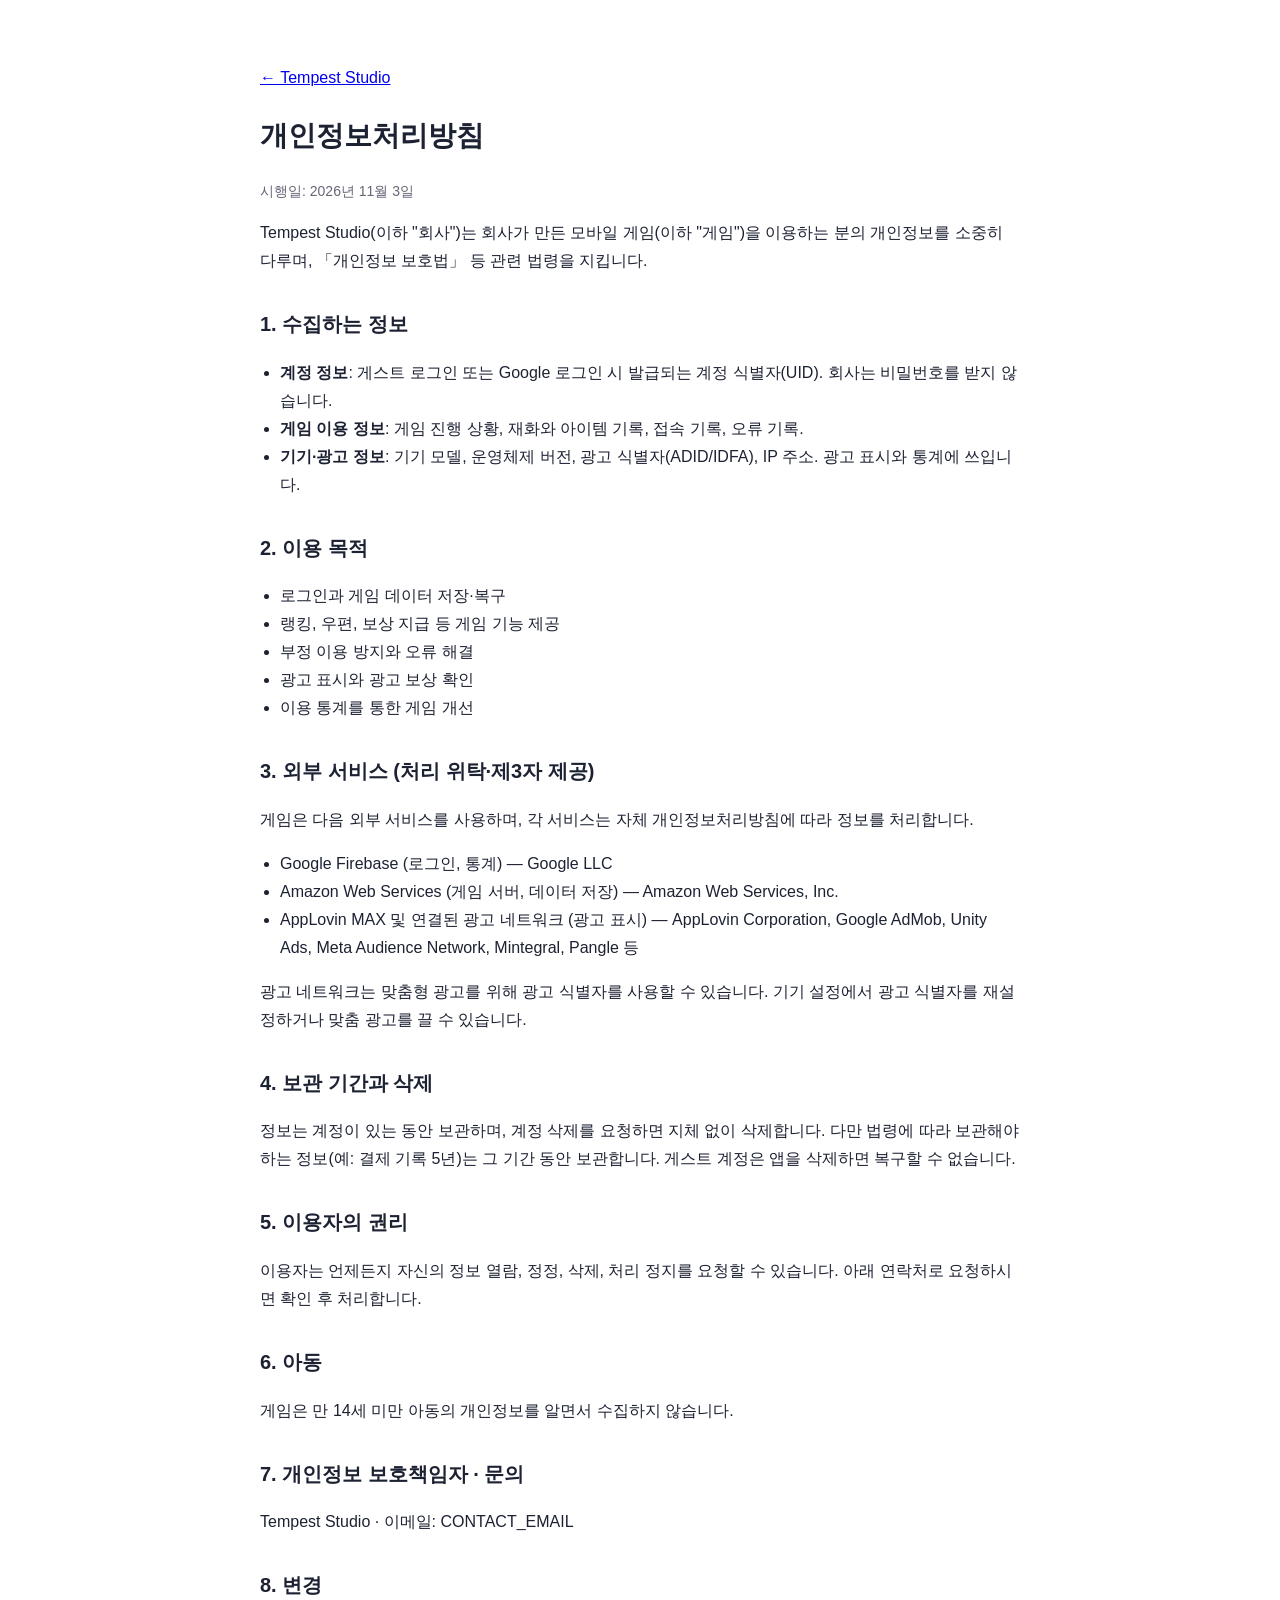
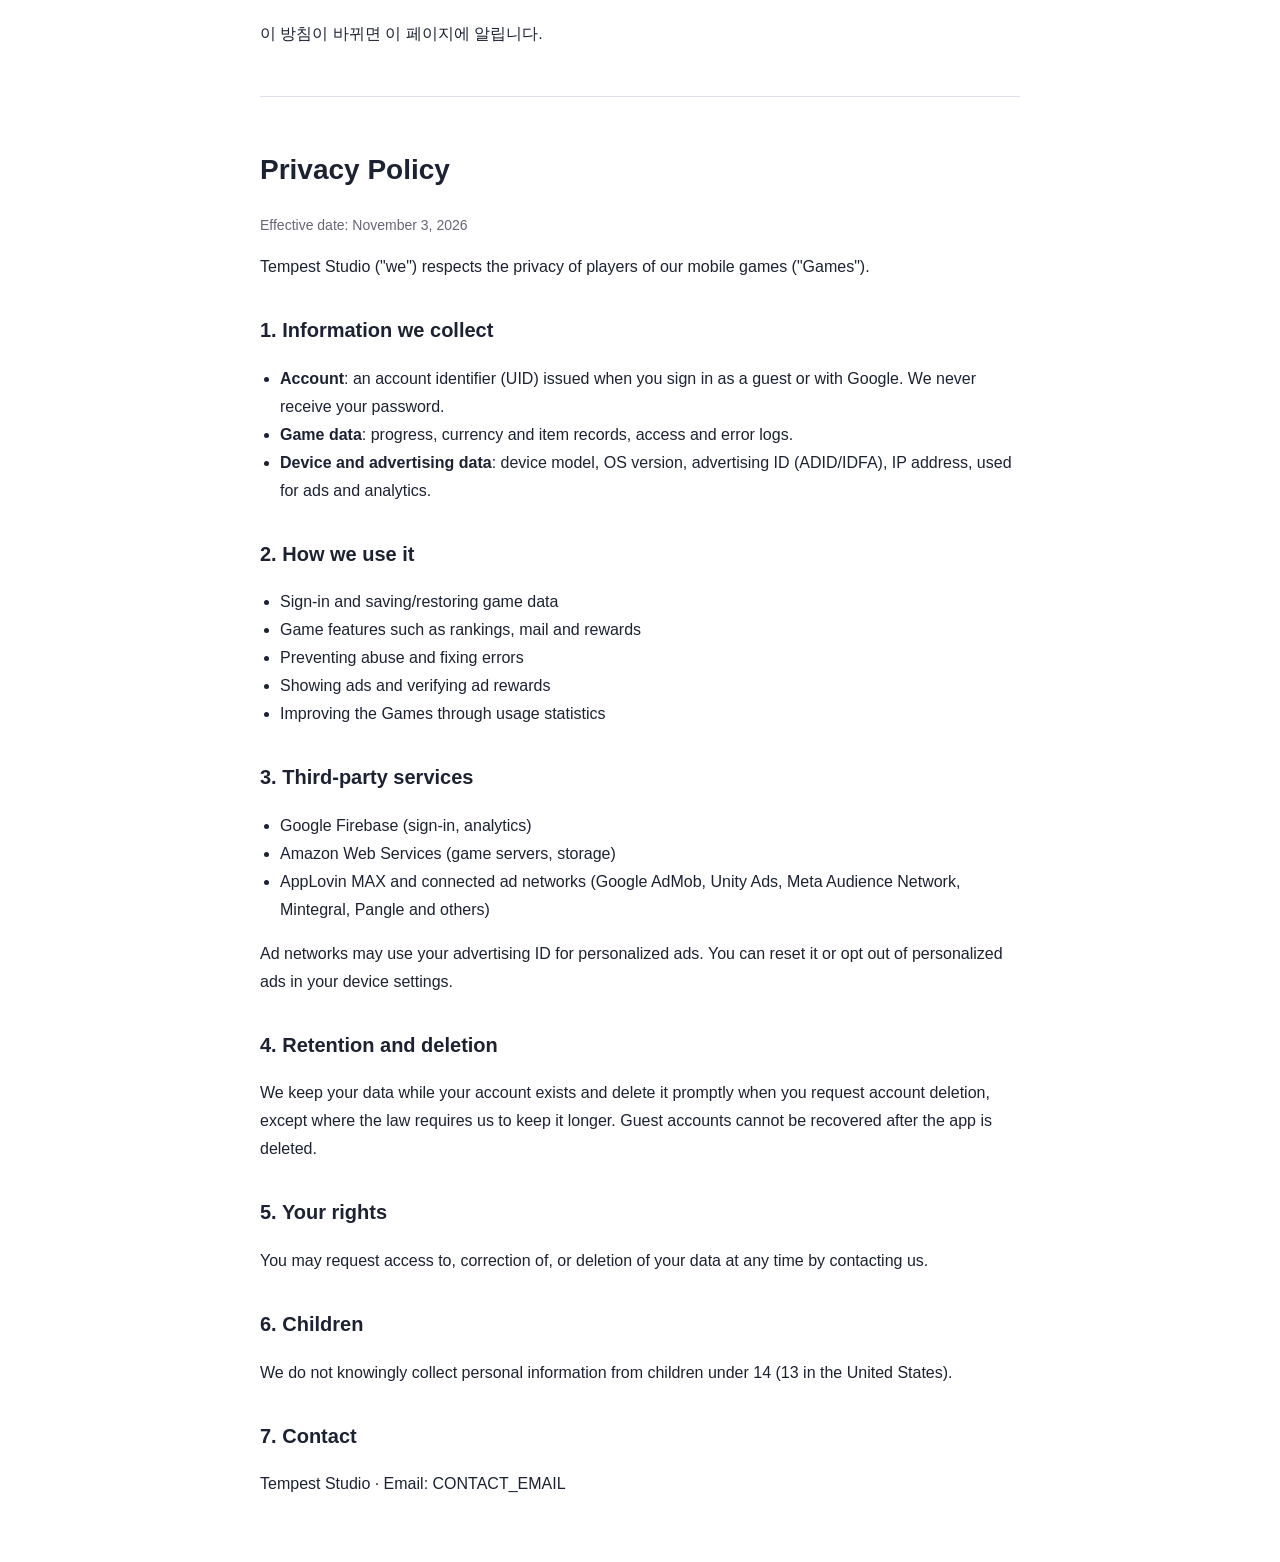
==== privacy.html @ 9dd07e6b "Add files via upload" ====
<!doctype html>
<html lang="ko">
<head>
<meta charset="utf-8">
<meta name="viewport" content="width=device-width, initial-scale=1">
<title>개인정보처리방침 · Privacy Policy - Tempest Studio</title>
<style>
  body { margin:0; font-family:-apple-system,BlinkMacSystemFont,"Segoe UI","Apple SD Gothic Neo","Malgun Gothic",sans-serif; background:#fff; color:#1d2233; line-height:1.75; }
  .wrap { max-width:760px; margin:0 auto; padding:48px 20px; }
  h1 { font-size:28px; } h2 { font-size:20px; margin-top:32px; } h3 { font-size:16px; margin-top:20px; }
  .muted { color:#667; font-size:14px; } hr { margin:48px 0; border:0; border-top:1px solid #dde; }
  ul { padding-left:20px; }
</style>
</head>
<body>
<div class="wrap">
<p><a href="index.html">← Tempest Studio</a></p>

<h1>개인정보처리방침</h1>
<p class="muted">시행일: 2026년 11월 3일</p>
<p>Tempest Studio(이하 "회사")는 회사가 만든 모바일 게임(이하 "게임")을 이용하는 분의 개인정보를 소중히 다루며, 「개인정보 보호법」 등 관련 법령을 지킵니다.</p>

<h2>1. 수집하는 정보</h2>
<ul>
  <li><b>계정 정보</b>: 게스트 로그인 또는 Google 로그인 시 발급되는 계정 식별자(UID). 회사는 비밀번호를 받지 않습니다.</li>
  <li><b>게임 이용 정보</b>: 게임 진행 상황, 재화와 아이템 기록, 접속 기록, 오류 기록.</li>
  <li><b>기기·광고 정보</b>: 기기 모델, 운영체제 버전, 광고 식별자(ADID/IDFA), IP 주소. 광고 표시와 통계에 쓰입니다.</li>
</ul>

<h2>2. 이용 목적</h2>
<ul>
  <li>로그인과 게임 데이터 저장·복구</li>
  <li>랭킹, 우편, 보상 지급 등 게임 기능 제공</li>
  <li>부정 이용 방지와 오류 해결</li>
  <li>광고 표시와 광고 보상 확인</li>
  <li>이용 통계를 통한 게임 개선</li>
</ul>

<h2>3. 외부 서비스 (처리 위탁·제3자 제공)</h2>
<p>게임은 다음 외부 서비스를 사용하며, 각 서비스는 자체 개인정보처리방침에 따라 정보를 처리합니다.</p>
<ul>
  <li>Google Firebase (로그인, 통계) — Google LLC</li>
  <li>Amazon Web Services (게임 서버, 데이터 저장) — Amazon Web Services, Inc.</li>
  <li>AppLovin MAX 및 연결된 광고 네트워크 (광고 표시) — AppLovin Corporation, Google AdMob, Unity Ads, Meta Audience Network, Mintegral, Pangle 등</li>
</ul>
<p>광고 네트워크는 맞춤형 광고를 위해 광고 식별자를 사용할 수 있습니다. 기기 설정에서 광고 식별자를 재설정하거나 맞춤 광고를 끌 수 있습니다.</p>

<h2>4. 보관 기간과 삭제</h2>
<p>정보는 계정이 있는 동안 보관하며, 계정 삭제를 요청하면 지체 없이 삭제합니다. 다만 법령에 따라 보관해야 하는 정보(예: 결제 기록 5년)는 그 기간 동안 보관합니다. 게스트 계정은 앱을 삭제하면 복구할 수 없습니다.</p>

<h2>5. 이용자의 권리</h2>
<p>이용자는 언제든지 자신의 정보 열람, 정정, 삭제, 처리 정지를 요청할 수 있습니다. 아래 연락처로 요청하시면 확인 후 처리합니다.</p>

<h2>6. 아동</h2>
<p>게임은 만 14세 미만 아동의 개인정보를 알면서 수집하지 않습니다.</p>

<h2>7. 개인정보 보호책임자 · 문의</h2>
<p>Tempest Studio · 이메일: CONTACT_EMAIL</p>

<h2>8. 변경</h2>
<p>이 방침이 바뀌면 이 페이지에 알립니다.</p>

<hr>

<h1>Privacy Policy</h1>
<p class="muted">Effective date: November 3, 2026</p>
<p>Tempest Studio ("we") respects the privacy of players of our mobile games ("Games").</p>

<h2>1. Information we collect</h2>
<ul>
  <li><b>Account</b>: an account identifier (UID) issued when you sign in as a guest or with Google. We never receive your password.</li>
  <li><b>Game data</b>: progress, currency and item records, access and error logs.</li>
  <li><b>Device and advertising data</b>: device model, OS version, advertising ID (ADID/IDFA), IP address, used for ads and analytics.</li>
</ul>

<h2>2. How we use it</h2>
<ul>
  <li>Sign-in and saving/restoring game data</li>
  <li>Game features such as rankings, mail and rewards</li>
  <li>Preventing abuse and fixing errors</li>
  <li>Showing ads and verifying ad rewards</li>
  <li>Improving the Games through usage statistics</li>
</ul>

<h2>3. Third-party services</h2>
<ul>
  <li>Google Firebase (sign-in, analytics)</li>
  <li>Amazon Web Services (game servers, storage)</li>
  <li>AppLovin MAX and connected ad networks (Google AdMob, Unity Ads, Meta Audience Network, Mintegral, Pangle and others)</li>
</ul>
<p>Ad networks may use your advertising ID for personalized ads. You can reset it or opt out of personalized ads in your device settings.</p>

<h2>4. Retention and deletion</h2>
<p>We keep your data while your account exists and delete it promptly when you request account deletion, except where the law requires us to keep it longer. Guest accounts cannot be recovered after the app is deleted.</p>

<h2>5. Your rights</h2>
<p>You may request access to, correction of, or deletion of your data at any time by contacting us.</p>

<h2>6. Children</h2>
<p>We do not knowingly collect personal information from children under 14 (13 in the United States).</p>

<h2>7. Contact</h2>
<p>Tempest Studio · Email: CONTACT_EMAIL</p>
</div>
</body>
</html>
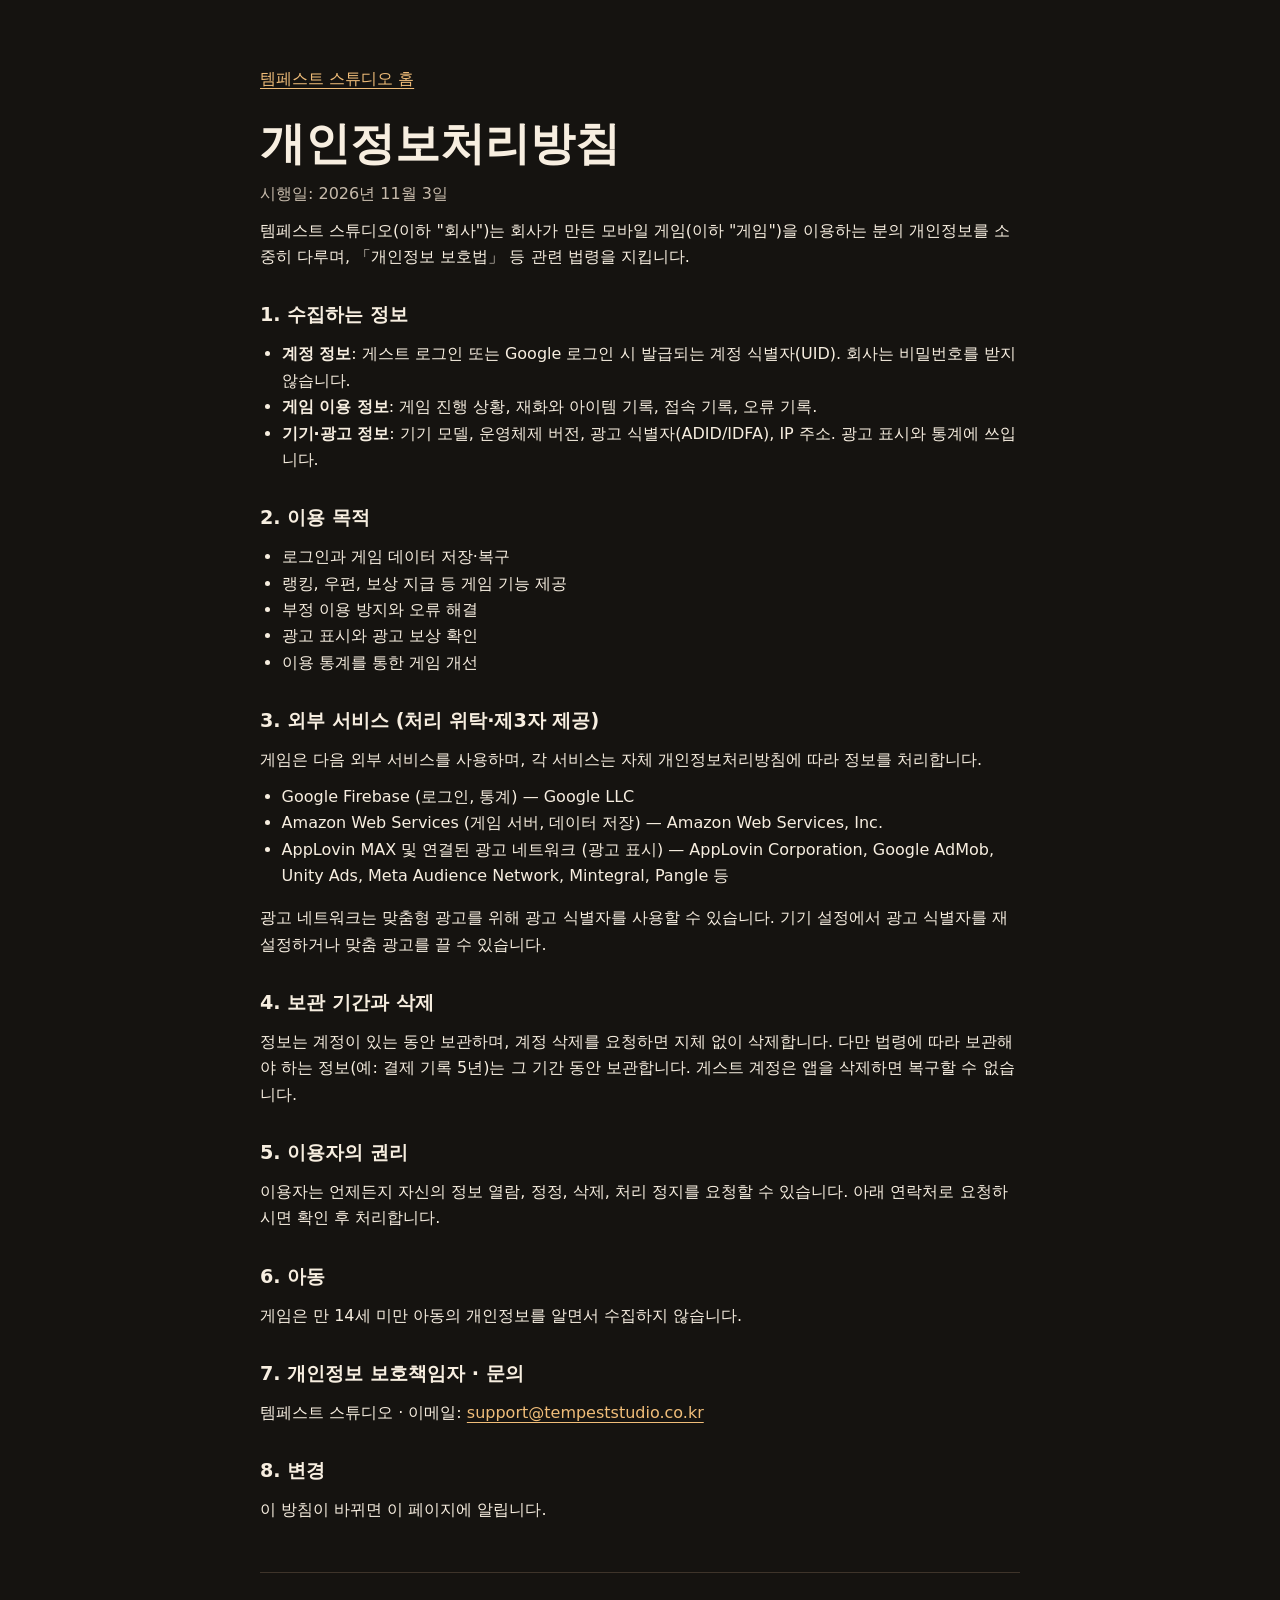
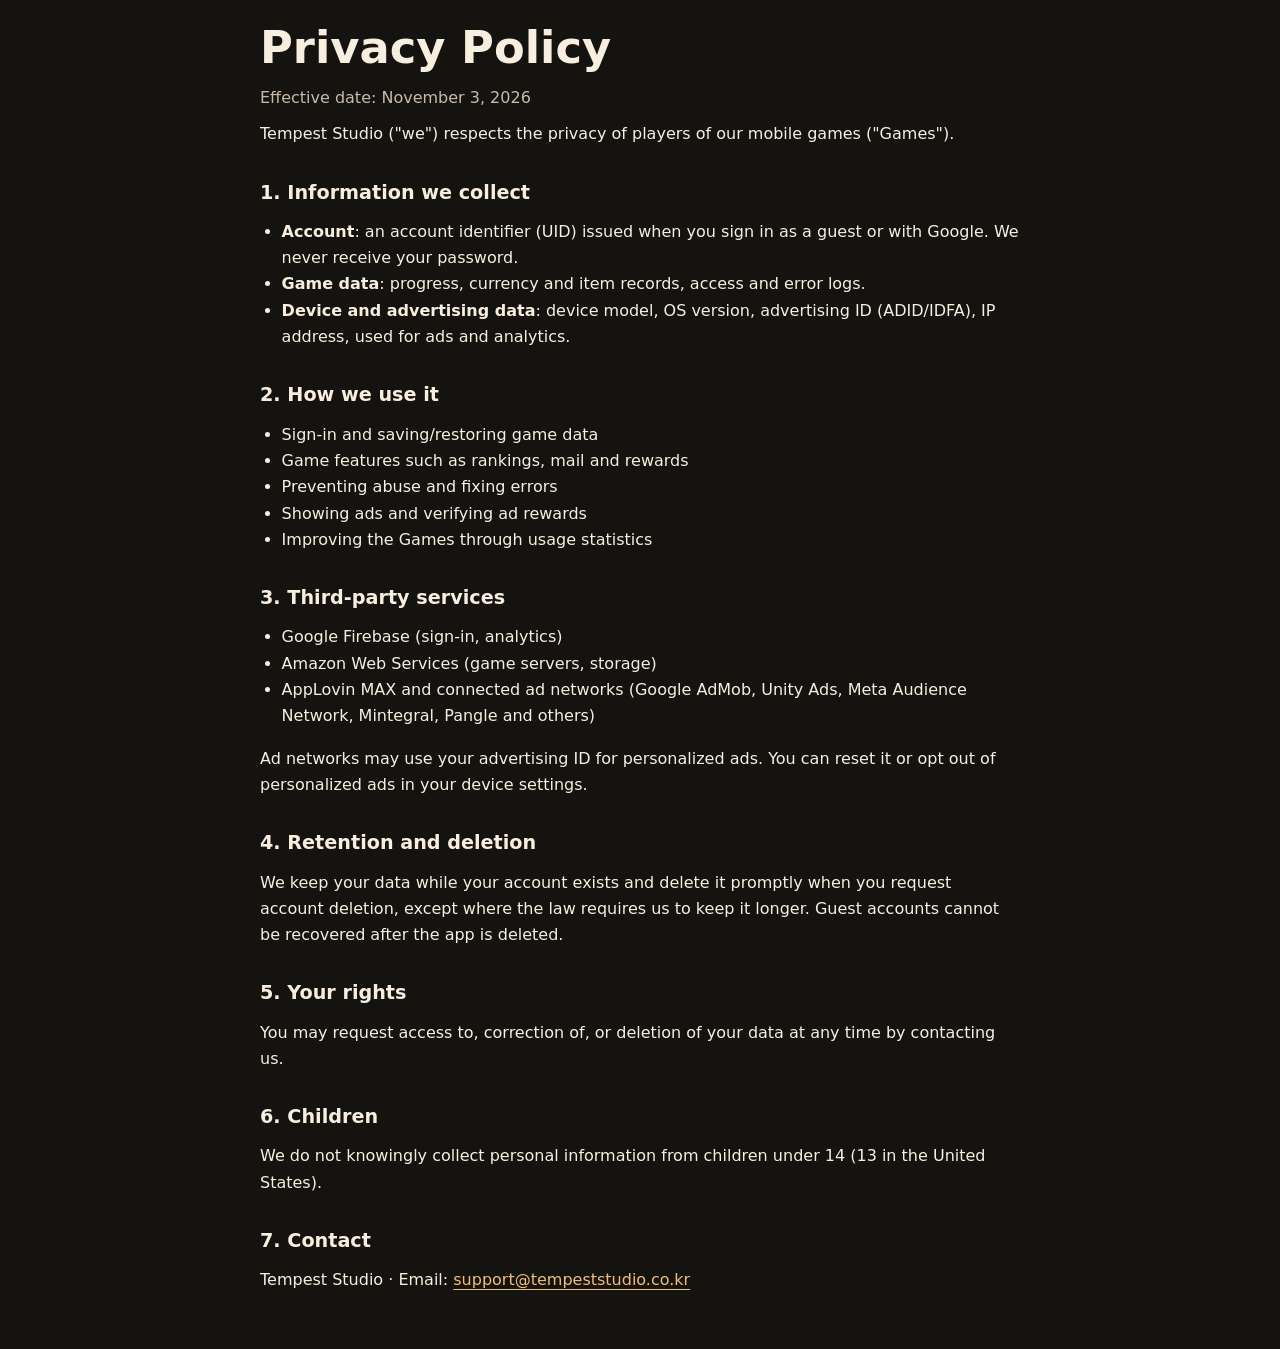
==== commit 3abbb346: "Redesign studio site with ProjectWW art and update support email" ====
--- a/privacy.html
+++ b/privacy.html
@@ -3,22 +3,18 @@
 <head>
 <meta charset="utf-8">
 <meta name="viewport" content="width=device-width, initial-scale=1">
-<title>개인정보처리방침 · Privacy Policy - Tempest Studio</title>
-<style>
-  body { margin:0; font-family:-apple-system,BlinkMacSystemFont,"Segoe UI","Apple SD Gothic Neo","Malgun Gothic",sans-serif; background:#fff; color:#1d2233; line-height:1.75; }
-  .wrap { max-width:760px; margin:0 auto; padding:48px 20px; }
-  h1 { font-size:28px; } h2 { font-size:20px; margin-top:32px; } h3 { font-size:16px; margin-top:20px; }
-  .muted { color:#667; font-size:14px; } hr { margin:48px 0; border:0; border-top:1px solid #dde; }
-  ul { padding-left:20px; }
-</style>
+<title>개인정보처리방침 · Privacy Policy | 템페스트 스튜디오</title>
+<meta name="theme-color" content="#151310">
+<link rel="icon" href="assets/tempest-icon.png" type="image/png">
+<link rel="stylesheet" href="studio.css">
 </head>
 <body>
-<div class="wrap">
-<p><a href="index.html">← Tempest Studio</a></p>
+<main class="policy">
+<p><a href="./">템페스트 스튜디오 홈</a></p>
 
 <h1>개인정보처리방침</h1>
 <p class="muted">시행일: 2026년 11월 3일</p>
-<p>Tempest Studio(이하 "회사")는 회사가 만든 모바일 게임(이하 "게임")을 이용하는 분의 개인정보를 소중히 다루며, 「개인정보 보호법」 등 관련 법령을 지킵니다.</p>
+<p>템페스트 스튜디오(이하 "회사")는 회사가 만든 모바일 게임(이하 "게임")을 이용하는 분의 개인정보를 소중히 다루며, 「개인정보 보호법」 등 관련 법령을 지킵니다.</p>
 
 <h2>1. 수집하는 정보</h2>
 <ul>
@@ -55,25 +51,26 @@
 <p>게임은 만 14세 미만 아동의 개인정보를 알면서 수집하지 않습니다.</p>
 
 <h2>7. 개인정보 보호책임자 · 문의</h2>
-<p>Tempest Studio · 이메일: CONTACT_EMAIL</p>
+<p>템페스트 스튜디오 · 이메일: <a href="mailto:support@tempeststudio.co.kr">support@tempeststudio.co.kr</a></p>
 
 <h2>8. 변경</h2>
 <p>이 방침이 바뀌면 이 페이지에 알립니다.</p>
 
 <hr>
 
-<h1>Privacy Policy</h1>
+<section lang="en" aria-labelledby="privacy-en">
+<h2 id="privacy-en" class="policy-title">Privacy Policy</h2>
 <p class="muted">Effective date: November 3, 2026</p>
 <p>Tempest Studio ("we") respects the privacy of players of our mobile games ("Games").</p>
 
-<h2>1. Information we collect</h2>
+<h3>1. Information we collect</h3>
 <ul>
   <li><b>Account</b>: an account identifier (UID) issued when you sign in as a guest or with Google. We never receive your password.</li>
   <li><b>Game data</b>: progress, currency and item records, access and error logs.</li>
   <li><b>Device and advertising data</b>: device model, OS version, advertising ID (ADID/IDFA), IP address, used for ads and analytics.</li>
 </ul>
 
-<h2>2. How we use it</h2>
+<h3>2. How we use it</h3>
 <ul>
   <li>Sign-in and saving/restoring game data</li>
   <li>Game features such as rankings, mail and rewards</li>
@@ -82,7 +79,7 @@
   <li>Improving the Games through usage statistics</li>
 </ul>
 
-<h2>3. Third-party services</h2>
+<h3>3. Third-party services</h3>
 <ul>
   <li>Google Firebase (sign-in, analytics)</li>
   <li>Amazon Web Services (game servers, storage)</li>
@@ -90,17 +87,18 @@
 </ul>
 <p>Ad networks may use your advertising ID for personalized ads. You can reset it or opt out of personalized ads in your device settings.</p>
 
-<h2>4. Retention and deletion</h2>
+<h3>4. Retention and deletion</h3>
 <p>We keep your data while your account exists and delete it promptly when you request account deletion, except where the law requires us to keep it longer. Guest accounts cannot be recovered after the app is deleted.</p>
 
-<h2>5. Your rights</h2>
+<h3>5. Your rights</h3>
 <p>You may request access to, correction of, or deletion of your data at any time by contacting us.</p>
 
-<h2>6. Children</h2>
+<h3>6. Children</h3>
 <p>We do not knowingly collect personal information from children under 14 (13 in the United States).</p>
 
-<h2>7. Contact</h2>
-<p>Tempest Studio · Email: CONTACT_EMAIL</p>
-</div>
+<h3>7. Contact</h3>
+<p>Tempest Studio · Email: <a href="mailto:support@tempeststudio.co.kr">support@tempeststudio.co.kr</a></p>
+</section>
+</main>
 </body>
 </html>
--- a/studio.css
+++ b/studio.css
@@ -0,0 +1,278 @@
+:root {
+  color-scheme: dark;
+  --background: #151310;
+  --surface: #201b16;
+  --text: #f7eee0;
+  --muted: #c6baab;
+  --gold: #f0bd79;
+  --border: #3e342a;
+  --sans: "Pretendard", "Noto Sans KR", "Apple SD Gothic Neo", "Malgun Gothic", system-ui, sans-serif;
+  --serif: Georgia, "Times New Roman", serif;
+}
+
+* { box-sizing: border-box; }
+html { scroll-behavior: smooth; }
+body {
+  margin: 0;
+  color: var(--text);
+  background: var(--background);
+  font: 1rem/1.65 var(--sans);
+  overflow-wrap: break-word;
+}
+html:not([lang="en"]) [data-language="en"],
+html[lang="en"] [data-language="ko"] { display: none; }
+a { color: inherit; }
+a:focus-visible { outline: 2px solid var(--gold); outline-offset: 5px; }
+img { display: block; max-width: 100%; }
+p, h1, h2, figure { margin: 0; }
+.container { width: min(100% - 7.5rem, 78rem); margin-inline: auto; }
+
+.skip-link {
+  position: fixed;
+  z-index: 5;
+  top: .75rem;
+  left: .75rem;
+  padding: .65rem 1rem;
+  color: #23170d;
+  background: var(--gold);
+  transform: translateY(calc(-100% - 1rem));
+}
+.skip-link:focus { transform: translateY(0); }
+
+.site-header { position: relative; z-index: 2; border-bottom: 1px solid var(--border); }
+.header-inner, .footer-inner {
+  display: flex;
+  align-items: center;
+  justify-content: space-between;
+  gap: 1rem;
+}
+.header-inner { min-height: 4.75rem; }
+.wordmark {
+  display: inline-flex;
+  align-items: center;
+  gap: .7rem;
+  font: 700 1.1rem/1 var(--serif);
+  letter-spacing: .08em;
+  text-decoration: none;
+}
+.wordmark img { flex: none; }
+.wordmark-small {
+  display: block;
+  margin-top: .3rem;
+  font: 700 .65rem/1 var(--sans);
+  letter-spacing: .29em;
+  color: var(--gold);
+}
+.site-nav { display: flex; align-items: center; gap: clamp(.85rem, 3vw, 2.3rem); }
+.site-nav a, .site-footer a { text-decoration: none; }
+.site-nav a:hover, .site-footer a:hover { color: var(--gold); }
+.language-link {
+  display: grid;
+  place-items: center;
+  min-height: 2.5rem;
+  min-width: 2.7rem;
+  border: 1px solid var(--border);
+  border-radius: .25rem;
+  font-size: .875rem;
+  font-weight: 700;
+}
+
+.hero {
+  position: relative;
+  overflow: hidden;
+  isolation: isolate;
+  background: #1d1814;
+  border-bottom: 1px solid var(--border);
+}
+.hero-art {
+  position: absolute;
+  z-index: -2;
+  inset: 0 0 0 auto;
+  width: 68%;
+  height: 100%;
+  object-fit: cover;
+  object-position: center 8%;
+}
+.hero::after {
+  position: absolute;
+  z-index: -1;
+  inset: 0;
+  content: "";
+  background:
+    linear-gradient(90deg, #1d1814 0%, #1d1814 29%, #1d1814eb 38%, #1d181459 61%, #1d181417 85%),
+    linear-gradient(0deg, #1d1814d9, transparent 40%);
+}
+.hero-inner {
+  min-height: clamp(35rem, 49vw, 47rem);
+  display: flex;
+  align-items: center;
+  padding-block: 5rem;
+}
+.hero-content { max-width: 42rem; }
+.eyebrow {
+  display: flex;
+  align-items: center;
+  gap: .75rem;
+  color: var(--gold);
+  font-size: .875rem;
+  font-weight: 750;
+  letter-spacing: .07em;
+}
+.eyebrow::before { content: ""; width: 1.9rem; height: 1px; background: currentColor; flex: none; }
+.hero h1 {
+  margin-top: 1.3rem;
+  font-size: clamp(3.1rem, 6.6vw, 6.65rem);
+  line-height: 1.1;
+  letter-spacing: -.087em;
+  font-weight: 850;
+  word-break: keep-all;
+}
+:lang(en) .hero h1 { font-family: var(--serif); letter-spacing: -.06em; font-weight: 700; }
+.hero h1 em { font-style: normal; color: var(--gold); }
+:lang(en) .hero h1 em { font-weight: 400; font-style: italic; }
+.hero-description {
+  max-width: 23rem;
+  margin-top: 1.6rem;
+  color: var(--muted);
+  font-size: 1.125rem;
+  word-break: keep-all;
+}
+.button {
+  display: inline-block;
+  margin-top: 2rem;
+  padding: .78rem 1.2rem;
+  border-radius: .24rem;
+  background: var(--gold);
+  color: #251a12;
+  text-decoration: none;
+  font-weight: 750;
+  transition: background-color .18s ease;
+}
+.button:hover { background: #ffd9a2; }
+
+.project-section { padding-block: clamp(4rem, 8vw, 7.25rem); }
+.project-grid {
+  display: grid;
+  grid-template-columns: minmax(0, .82fr) minmax(0, 1.18fr);
+  gap: clamp(2rem, 6vw, 6.5rem);
+  align-items: center;
+}
+.project-copy h2 {
+  margin: .6rem 0 1.15rem;
+  font: 700 clamp(2.8rem, 6.1vw, 6.15rem)/1.03 var(--serif);
+  letter-spacing: -.065em;
+}
+.project-description {
+  max-width: 26rem;
+  color: var(--text);
+  font-size: 1.125rem;
+  word-break: keep-all;
+}
+.project-platform { max-width: 26rem; margin-top: 1rem; color: var(--muted); font-size: .95rem; word-break: keep-all; }
+.project-art {
+  position: relative;
+  isolation: isolate;
+  overflow: hidden;
+  aspect-ratio: 1.58;
+  border: 1px solid #665544;
+  border-radius: .45rem;
+  background: #4a452e;
+}
+.battlefield { width: 100%; height: 100%; object-fit: cover; }
+.project-art::after {
+  position: absolute;
+  z-index: 0;
+  inset: 0;
+  content: "";
+  background: linear-gradient(110deg, #2418100a 20%, #24181038 70%, #24181085);
+}
+.clubman {
+  position: absolute;
+  z-index: 1;
+  right: 6%;
+  bottom: 6%;
+  width: 54%;
+  max-height: 88%;
+  height: auto;
+  object-fit: contain;
+  object-position: right bottom;
+  filter: drop-shadow(.15rem .85rem .65rem #171209ba);
+}
+.project-figure figcaption { margin-top: .65rem; text-align: right; color: var(--muted); font-size: .875rem; }
+
+.contact-section { padding-bottom: clamp(3rem, 6vw, 5.5rem); }
+.contact-panel {
+  display: flex;
+  flex-wrap: wrap;
+  justify-content: space-between;
+  align-items: center;
+  gap: 1.25rem 2rem;
+  padding: clamp(1.5rem, 4vw, 3rem);
+  border: 1px solid var(--border);
+  border-left: 3px solid var(--gold);
+  border-radius: .35rem;
+  background: radial-gradient(ellipse at top right, #322419, transparent 65%), var(--surface);
+}
+.contact-panel h2 { font-size: clamp(1.6rem, 3vw, 2.45rem); line-height: 1.2; letter-spacing: -.055em; }
+.contact-panel p { color: var(--muted); margin-top: .45rem; word-break: keep-all; }
+.contact-email {
+  color: var(--gold);
+  font-size: clamp(1rem, 2.05vw, 1.45rem);
+  font-weight: 650;
+  text-decoration-thickness: 1px;
+  text-underline-offset: .28em;
+  overflow-wrap: anywhere;
+}
+.contact-email:hover { color: var(--text); }
+.site-footer { border-top: 1px solid var(--border); color: var(--muted); }
+.footer-inner { min-height: 5rem; flex-wrap: wrap; padding-block: 1.2rem; font-size: .875rem; }
+.footer-inner small { font-size: inherit; }
+
+.policy {
+  width: min(100% - 2.5rem, 47.5rem);
+  margin-inline: auto;
+  padding-block: 3.5rem;
+}
+.policy h1, .policy-title {
+  margin-top: 1.5rem;
+  font-size: clamp(1.9rem, 4vw, 2.8rem);
+  line-height: 1.2;
+}
+.policy h2, .policy h3 { margin: 1.8rem 0 .5rem; }
+.policy h2:not(.policy-title), .policy h3 { font-size: 1.2rem; }
+.policy p, .policy ul { margin-top: .65rem; }
+.policy ul { padding-left: 1.35rem; }
+.policy .muted { color: var(--muted); }
+.policy a { color: var(--gold); text-underline-offset: .22em; }
+.policy hr { margin: 3rem 0; border: 0; border-top: 1px solid var(--border); }
+
+@media (max-width: 56rem) {
+  .container { width: calc(100% - 3rem); }
+  .hero-art { width: 75%; }
+  .hero::after {
+    background: linear-gradient(90deg, #1d1814 2%, #1d1814ed 28%, #1d181455 68%, #1d181419 100%),
+      linear-gradient(0deg, #1d1814bf, transparent 38%);
+  }
+}
+@media (max-width: 40rem) {
+  .container { width: calc(100% - 2.5rem); }
+  .header-inner { min-height: 4.2rem; }
+  .site-nav { font-size: .9rem; }
+  .hero-art { width: 100%; height: min(105vw, 26rem); object-position: center 22%; }
+  .hero::after { background: linear-gradient(0deg, #1d1814 37%, #1d1814dc 54%, #1d181420 86%); }
+  .hero-inner { min-height: 0; align-items: end; padding-top: min(69vw, 19rem); padding-bottom: 2.75rem; }
+  .hero h1 { font-size: clamp(2.95rem, 10.9vw, 4.7rem); }
+  .hero-description { max-width: 21rem; font-size: 1rem; margin-top: 1.15rem; }
+  .button { margin-top: 1.4rem; }
+  .project-grid { grid-template-columns: 1fr; gap: 1.55rem; }
+}
+@media (max-width: 24rem) {
+  .container { width: calc(100% - 2rem); }
+  .wordmark { gap: .38rem; font-size: .96rem; }
+  .wordmark img { width: 1.75rem; height: 1.75rem; }
+  .site-nav { gap: .68rem; }
+}
+@media (prefers-reduced-motion: reduce) {
+  html { scroll-behavior: auto; }
+  .button { transition: none; }
+}
